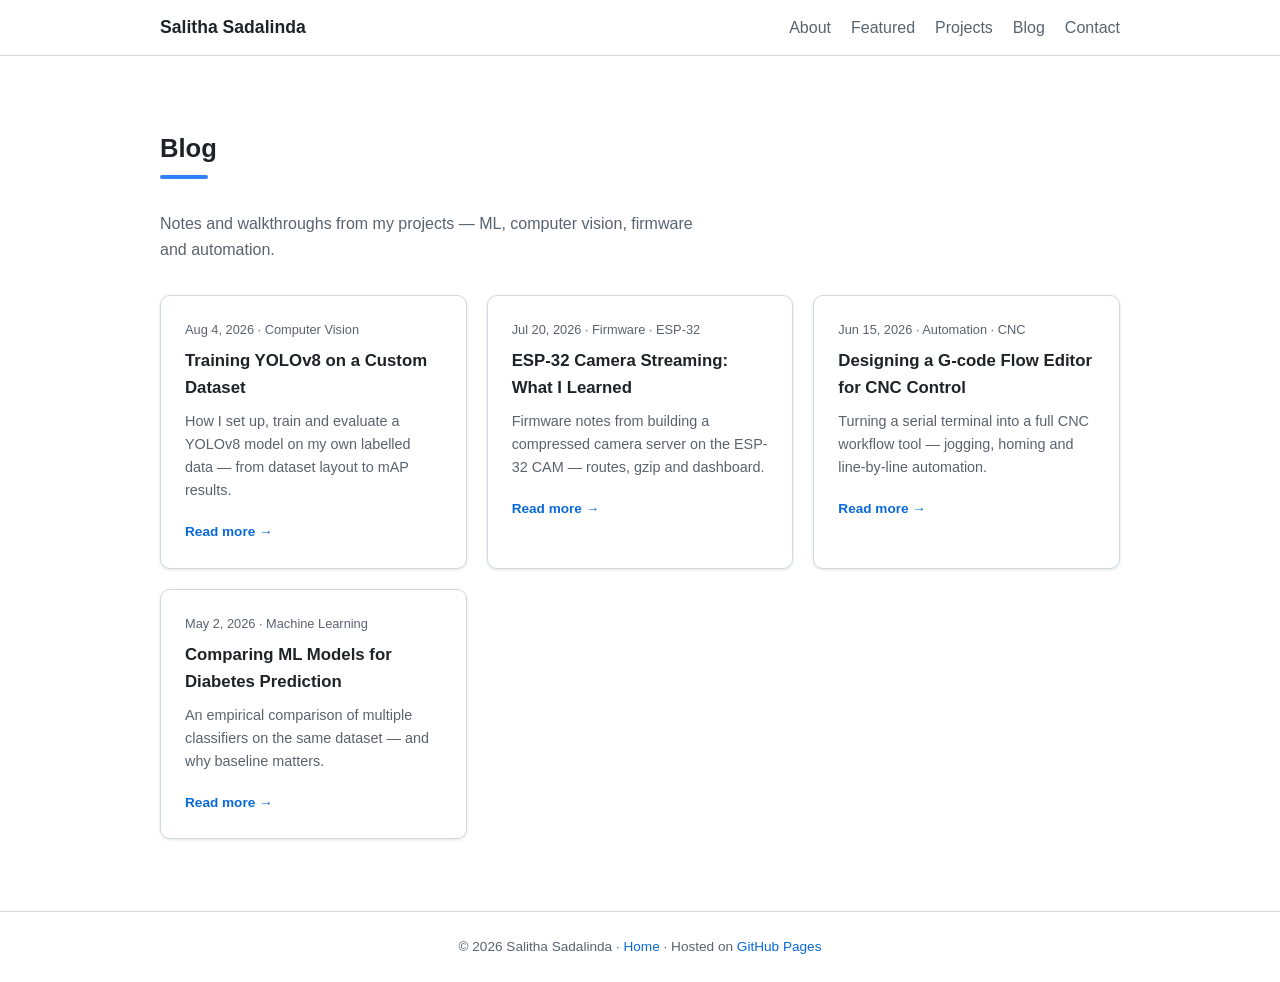
==== blog/index.html @ 227eb028 "Add blog page with four posts" ====
<!DOCTYPE html>
<html lang="en">
<head>
  <meta charset="UTF-8">
  <meta name="viewport" content="width=device-width, initial-scale=1.0">
  <title>Blog | Salitha Sadalinda</title>
  <meta name="description" content="Blog posts on machine learning, computer vision, firmware, ESP-32 and CNC automation by Salitha Sadalinda.">
  <meta name="robots" content="index, follow">
  <link rel="icon" type="image/svg+xml" href="/favicon.svg">
  <link rel="canonical" href="https://salithasadalinda.github.io/blog/">
  <link rel="stylesheet" href="/assets/css/style.css">
</head>
<body>
  <a class="skip-link" href="#main">Skip to content</a>

  <header class="nav">
    <nav class="container" aria-label="Primary">
      <a class="nav-brand" href="/">Salitha&nbsp;Sadalinda</a>
      <button class="nav-toggle" id="nav-toggle" aria-expanded="false" aria-controls="nav-links" aria-label="Toggle navigation">&#9776;</button>
      <ul class="nav-links" id="nav-links">
        <li><a href="/#about">About</a></li>
        <li><a href="/#featured">Featured</a></li>
        <li><a href="/#projects">Projects</a></li>
        <li><a href="/blog/">Blog</a></li>
        <li><a href="/#contact">Contact</a></li>
      </ul>
    </nav>
  </header>

  <main id="main">
    <section id="blog">
      <div class="container">
        <h2 class="section-title">Blog</h2>
        <p style="color:var(--text-muted); margin-bottom:2rem; max-width:60ch;">
          Notes and walkthroughs from my projects — ML, computer vision, firmware and automation.
        </p>
        <div class="blog-list">

          <article class="post-card">
            <p class="post-meta">Aug 4, 2026 &middot; Computer Vision</p>
            <h3><a href="/blog/posts/training-yolo-custom-dataset.html">Training YOLOv8 on a Custom Dataset</a></h3>
            <p class="post-excerpt">How I set up, train and evaluate a YOLOv8 model on my own labelled data — from dataset layout to mAP results.</p>
            <a class="read-more" href="/blog/posts/training-yolo-custom-dataset.html">Read more &rarr;</a>
          </article>

          <article class="post-card">
            <p class="post-meta">Jul 20, 2026 &middot; Firmware &middot; ESP-32</p>
            <h3><a href="/blog/posts/esp32-cam-streaming.html">ESP-32 Camera Streaming: What I Learned</a></h3>
            <p class="post-excerpt">Firmware notes from building a compressed camera server on the ESP-32 CAM — routes, gzip and dashboard.</p>
            <a class="read-more" href="/blog/posts/esp32-cam-streaming.html">Read more &rarr;</a>
          </article>

          <article class="post-card">
            <p class="post-meta">Jun 15, 2026 &middot; Automation &middot; CNC</p>
            <h3><a href="/blog/posts/cnc-gcode-flow-editor.html">Designing a G-code Flow Editor for CNC Control</a></h3>
            <p class="post-excerpt">Turning a serial terminal into a full CNC workflow tool — jogging, homing and line-by-line automation.</p>
            <a class="read-more" href="/blog/posts/cnc-gcode-flow-editor.html">Read more &rarr;</a>
          </article>

          <article class="post-card">
            <p class="post-meta">May 2, 2026 &middot; Machine Learning</p>
            <h3><a href="/blog/posts/diabetes-prediction-models.html">Comparing ML Models for Diabetes Prediction</a></h3>
            <p class="post-excerpt">An empirical comparison of multiple classifiers on the same dataset — and why baseline matters.</p>
            <a class="read-more" href="/blog/posts/diabetes-prediction-models.html">Read more &rarr;</a>
          </article>

        </div>
      </div>
    </section>
  </main>

  <footer class="footer">
    <div class="container">
      &copy; <span id="year">2026</span> Salitha Sadalinda &middot; <a href="/">Home</a> &middot;
      Hosted on <a href="https://pages.github.com/" target="_blank" rel="noopener">GitHub Pages</a>
    </div>
  </footer>

  <script src="/assets/js/main.js"></script>
</body>
</html>
---- assets/css/style.css ----
:root {
  --bg: #ffffff;
  --bg-alt: #f6f8fa;
  --text: #1f2328;
  --text-muted: #59636e;
  --accent: #2f81f7;
  --accent-strong: #0969da;
  --border: #d1d9e0;
  --card-bg: #ffffff;
  --code-bg: #f6f8fa;
  --shadow: 0 1px 3px rgba(27, 31, 36, 0.12);
  --shadow-lg: 0 8px 24px rgba(140, 149, 159, 0.2);
  --radius: 10px;
  --max-width: 960px;
  --nav-h: 56px;
}

@media (prefers-color-scheme: dark) {
  :root {
    --bg: #0d1117;
    --bg-alt: #161b22;
    --text: #e6edf3;
    --text-muted: #8b949e;
    --accent: #4493f8;
    --accent-strong: #58a6ff;
    --border: #30363d;
    --card-bg: #161b22;
    --code-bg: #161b22;
    --shadow: 0 1px 3px rgba(1, 4, 9, 0.4);
    --shadow-lg: 0 8px 24px rgba(1, 4, 9, 0.6);
  }
}

*,
*::before,
*::after {
  box-sizing: border-box;
  margin: 0;
  padding: 0;
}

html {
  scroll-behavior: smooth;
  scroll-padding-top: var(--nav-h);
}

body {
  font-family: -apple-system, BlinkMacSystemFont, "Segoe UI", "Noto Sans",
    Helvetica, Arial, sans-serif, "Apple Color Emoji", "Segoe UI Emoji";
  background: var(--bg);
  color: var(--text);
  line-height: 1.6;
  -webkit-font-smoothing: antialiased;
}

a {
  color: var(--accent-strong);
  text-decoration: none;
}

a:hover {
  text-decoration: underline;
}

.container {
  width: min(100% - 2rem, var(--max-width));
  margin-inline: auto;
}

.skip-link {
  position: absolute;
  left: -9999px;
  top: 0;
  background: var(--accent-strong);
  color: #fff;
  padding: 0.5rem 1rem;
  z-index: 100;
}

.skip-link:focus {
  left: 0;
}

/* ---------- Navbar ---------- */
.nav {
  position: sticky;
  top: 0;
  z-index: 50;
  height: var(--nav-h);
  background: color-mix(in srgb, var(--bg) 85%, transparent);
  backdrop-filter: blur(8px);
  -webkit-backdrop-filter: blur(8px);
  border-bottom: 1px solid var(--border);
}

.nav .container {
  display: flex;
  align-items: center;
  justify-content: space-between;
  height: 100%;
}

.nav-brand {
  font-weight: 700;
  font-size: 1.1rem;
  color: var(--text);
}

.nav-links {
  display: flex;
  gap: 1.25rem;
  align-items: center;
  list-style: none;
}

.nav-links a {
  color: var(--text-muted);
  font-weight: 500;
}

.nav-links a:hover {
  color: var(--text);
  text-decoration: none;
}

.nav-toggle {
  display: none;
  background: none;
  border: 1px solid var(--border);
  border-radius: 6px;
  padding: 0.4rem 0.6rem;
  color: var(--text);
  cursor: pointer;
  font-size: 1.1rem;
}

/* ---------- Sections ---------- */
section {
  padding: 4.5rem 0;
}

.section-title {
  font-size: 1.6rem;
  margin-bottom: 2rem;
  position: relative;
}

.section-title::after {
  content: "";
  display: block;
  width: 3rem;
  height: 4px;
  margin-top: 0.4rem;
  border-radius: 2px;
  background: var(--accent);
}

/* ---------- Hero ---------- */
.hero {
  padding: 5rem 0 3.5rem;
  background: var(--bg-alt);
  border-bottom: 1px solid var(--border);
}

.hero h1 {
  font-size: clamp(2rem, 5vw, 3rem);
  line-height: 1.15;
  margin-bottom: 0.75rem;
}

.hero .role {
  font-size: clamp(1.1rem, 2.5vw, 1.35rem);
  color: var(--accent-strong);
  font-weight: 600;
  margin-bottom: 1.25rem;
}

.hero p {
  color: var(--text-muted);
  max-width: 60ch;
  margin-bottom: 1.75rem;
}

.btn-group {
  display: flex;
  flex-wrap: wrap;
  gap: 0.75rem;
}

.btn {
  display: inline-block;
  padding: 0.6rem 1.25rem;
  border-radius: 6px;
  font-weight: 600;
  border: 1px solid transparent;
  transition: background 0.15s ease, transform 0.1s ease;
}

.btn:hover {
  text-decoration: none;
  transform: translateY(-1px);
}

.btn-primary {
  background: var(--accent-strong);
  color: #fff;
}

.btn-primary:hover {
  background: var(--accent);
}

.btn-outline {
  background: transparent;
  color: var(--text);
  border-color: var(--border);
}

.btn-outline:hover {
  border-color: var(--text-muted);
}

/* ---------- About ---------- */
.about-text p {
  color: var(--text-muted);
  margin-bottom: 1rem;
  max-width: 70ch;
}

.stats {
  display: grid;
  grid-template-columns: repeat(auto-fit, minmax(140px, 1fr));
  gap: 1rem;
  margin-top: 1.5rem;
}

.stat {
  background: var(--card-bg);
  border: 1px solid var(--border);
  border-radius: var(--radius);
  padding: 1rem 1.25rem;
  box-shadow: var(--shadow);
}

.stat .num {
  font-size: 1.6rem;
  font-weight: 700;
  color: var(--accent-strong);
}

.stat .label {
  color: var(--text-muted);
  font-size: 0.85rem;
}

/* ---------- Skills ---------- */
.skills-grid {
  display: grid;
  grid-template-columns: repeat(auto-fit, minmax(260px, 1fr));
  gap: 1.25rem;
}

.skill-cat {
  background: var(--card-bg);
  border: 1px solid var(--border);
  border-radius: var(--radius);
  padding: 1.25rem 1.5rem;
  box-shadow: var(--shadow);
}

.skill-cat h3 {
  font-size: 1rem;
  margin-bottom: 0.85rem;
  color: var(--accent-strong);
}

.badges {
  display: flex;
  flex-wrap: wrap;
  gap: 0.45rem;
}

.badge {
  background: var(--bg-alt);
  border: 1px solid var(--border);
  border-radius: 999px;
  padding: 0.3rem 0.75rem;
  font-size: 0.8rem;
  color: var(--text);
}

/* ---------- Featured ---------- */
.featured {
  background: var(--bg-alt);
  border: 1px solid var(--border);
  border-radius: var(--radius);
  padding: 2rem;
  box-shadow: var(--shadow);
  display: grid;
  grid-template-columns: 1.2fr 1fr;
  gap: 2rem;
  align-items: center;
}

.featured h3 {
  font-size: 1.3rem;
  margin-bottom: 0.75rem;
}

.featured .f-tag {
  display: inline-block;
  background: var(--accent);
  color: #fff;
  font-size: 0.7rem;
  font-weight: 700;
  text-transform: uppercase;
  letter-spacing: 0.06em;
  border-radius: 4px;
  padding: 0.2rem 0.6rem;
  margin-bottom: 0.9rem;
}

.featured .f-desc {
  color: var(--text-muted);
  margin-bottom: 1.25rem;
  max-width: 55ch;
}

.featured ul {
  list-style: none;
  display: flex;
  flex-direction: column;
  gap: 0.6rem;
  color: var(--text-muted);
  font-size: 0.9rem;
}

.featured ul li::before {
  content: "\2713";
  color: var(--accent-strong);
  font-weight: 700;
  margin-right: 0.5rem;
}

@media (max-width: 720px) {
  .featured {
    grid-template-columns: 1fr;
  }
}

/* ---------- Projects ---------- */
.projects-grid {
  display: grid;
  grid-template-columns: repeat(auto-fill, minmax(300px, 1fr));
  gap: 1.25rem;
}

.project-card {
  display: flex;
  flex-direction: column;
  background: var(--card-bg);
  border: 1px solid var(--border);
  border-radius: var(--radius);
  padding: 1.5rem;
  box-shadow: var(--shadow);
  transition: box-shadow 0.2s ease, transform 0.2s ease;
}

.project-card:hover {
  box-shadow: var(--shadow-lg);
  transform: translateY(-2px);
}

.project-card .p-title {
  font-size: 1.05rem;
  margin-bottom: 0.4rem;
}

.project-card .p-title a {
  color: var(--text);
}

.project-card .p-desc {
  color: var(--text-muted);
  font-size: 0.9rem;
  margin-bottom: 1rem;
  flex-grow: 1;
}

.project-card .p-lang {
  font-size: 0.85rem;
  color: var(--text-muted);
  display: flex;
  align-items: center;
  gap: 0.4rem;
}

.lang-dot {
  width: 10px;
  height: 10px;
  border-radius: 50%;
  display: inline-block;
  background: var(--accent);
}

/* ---------- Blog ---------- */
.blog-list {
  display: grid;
  grid-template-columns: repeat(auto-fill, minmax(300px, 1fr));
  gap: 1.25rem;
}

.post-card {
  background: var(--card-bg);
  border: 1px solid var(--border);
  border-radius: var(--radius);
  padding: 1.5rem;
  box-shadow: var(--shadow);
  transition: box-shadow 0.2s ease, transform 0.2s ease;
}

.post-card:hover {
  box-shadow: var(--shadow-lg);
  transform: translateY(-2px);
}

.post-card .post-meta {
  color: var(--text-muted);
  font-size: 0.8rem;
  margin-bottom: 0.5rem;
}

.post-card h3 {
  font-size: 1.05rem;
  margin-bottom: 0.5rem;
}

.post-card h3 a {
  color: var(--text);
}

.post-card .post-excerpt {
  color: var(--text-muted);
  font-size: 0.9rem;
  margin-bottom: 1rem;
}

.read-more {
  font-size: 0.85rem;
  font-weight: 600;
}

.post {
  max-width: 70ch;
  margin-inline: auto;
  padding: 4rem 0;
}

.post .post-title {
  font-size: clamp(1.6rem, 4vw, 2.2rem);
  line-height: 1.25;
  margin-bottom: 0.5rem;
}

.post .post-meta {
  color: var(--text-muted);
  font-size: 0.85rem;
  margin-bottom: 2rem;
}

.post h2 {
  font-size: 1.35rem;
  margin: 2rem 0 0.75rem;
}

.post p {
  margin-bottom: 1rem;
  color: var(--text);
}

.post code {
  background: var(--code-bg);
  border: 1px solid var(--border);
  border-radius: 4px;
  padding: 0.15rem 0.4rem;
  font-size: 0.9em;
}

.post pre {
  background: var(--code-bg);
  border: 1px solid var(--border);
  border-radius: var(--radius);
  padding: 1rem;
  overflow-x: auto;
  margin-bottom: 1rem;
}

.post pre code {
  background: none;
  border: none;
  padding: 0;
}

.post ul {
  margin: 0 0 1rem 1.5rem;
}

.post li {
  margin-bottom: 0.4rem;
}

.back-link {
  display: inline-block;
  margin-bottom: 1.5rem;
  font-size: 0.9rem;
}

/* ---------- Contact ---------- */
.contact-box {
  background: var(--bg-alt);
  border: 1px solid var(--border);
  border-radius: var(--radius);
  padding: 2rem;
  text-align: center;
}

.contact-box p {
  color: var(--text-muted);
  margin-bottom: 1.5rem;
}

.social-links {
  display: flex;
  justify-content: center;
  flex-wrap: wrap;
  gap: 0.75rem;
  margin-top: 1rem;
}

.social-links a {
  display: inline-flex;
  align-items: center;
  gap: 0.4rem;
}

/* ---------- Footer ---------- */
.footer {
  border-top: 1px solid var(--border);
  padding: 1.5rem 0;
  color: var(--text-muted);
  font-size: 0.85rem;
  text-align: center;
}

/* ---------- Responsive ---------- */
@media (max-width: 720px) {
  .nav-links {
    position: absolute;
    top: var(--nav-h);
    left: 0;
    right: 0;
    flex-direction: column;
    gap: 0;
    background: var(--bg);
    border-bottom: 1px solid var(--border);
    padding: 0.5rem 1rem;
    display: none;
  }

  .nav-links.open {
    display: flex;
  }

  .nav-links a {
    display: block;
    padding: 0.6rem 0;
  }

  .nav-toggle {
    display: block;
  }
}

/* ---------- Reduced motion ---------- */
@media (prefers-reduced-motion: reduce) {
  html {
    scroll-behavior: auto;
  }

  *,
  *::before,
  *::after {
    transition: none !important;
    transform: none !important;
  }
}
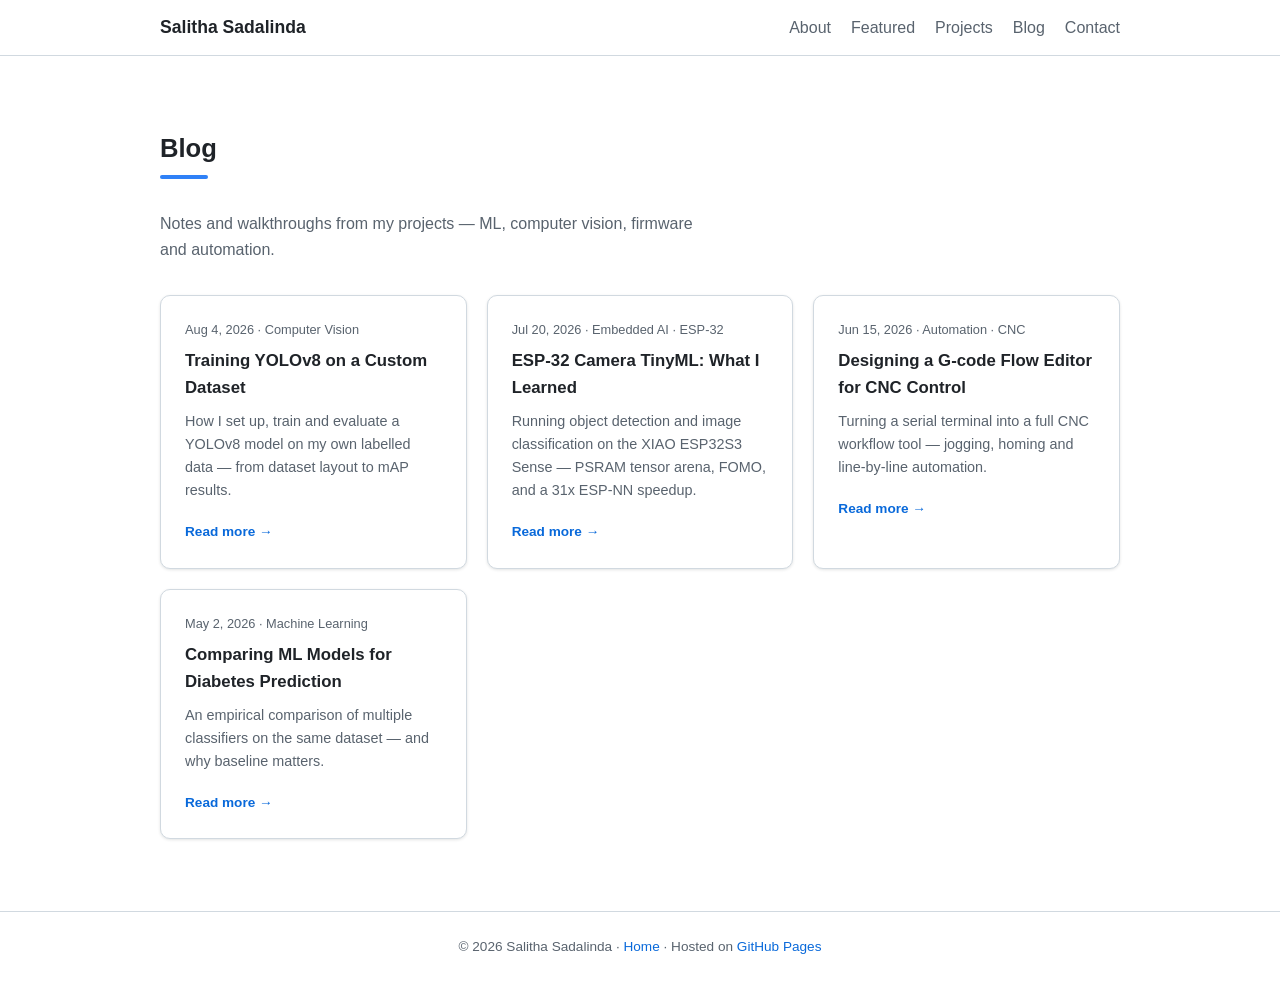
==== commit 36aa563c: "Remove EI_ESP32_CAM_SERVER fork content; rewrite ESP-32 post with real TinyML lessons" ====
--- a/blog/index.html
+++ b/blog/index.html
@@ -44,10 +44,10 @@
           </article>
 
           <article class="post-card">
-            <p class="post-meta">Jul 20, 2026 &middot; Firmware &middot; ESP-32</p>
-            <h3><a href="/blog/posts/esp32-cam-streaming.html">ESP-32 Camera Streaming: What I Learned</a></h3>
-            <p class="post-excerpt">Firmware notes from building a compressed camera server on the ESP-32 CAM — routes, gzip and dashboard.</p>
-            <a class="read-more" href="/blog/posts/esp32-cam-streaming.html">Read more &rarr;</a>
+            <p class="post-meta">Jul 20, 2026 &middot; Embedded AI &middot; ESP-32</p>
+            <h3><a href="/blog/posts/esp32-cam-tinyml.html">ESP-32 Camera TinyML: What I Learned</a></h3>
+            <p class="post-excerpt">Running object detection and image classification on the XIAO ESP32S3 Sense — PSRAM tensor arena, FOMO, and a 31x ESP-NN speedup.</p>
+            <a class="read-more" href="/blog/posts/esp32-cam-tinyml.html">Read more &rarr;</a>
           </article>
 
           <article class="post-card">
